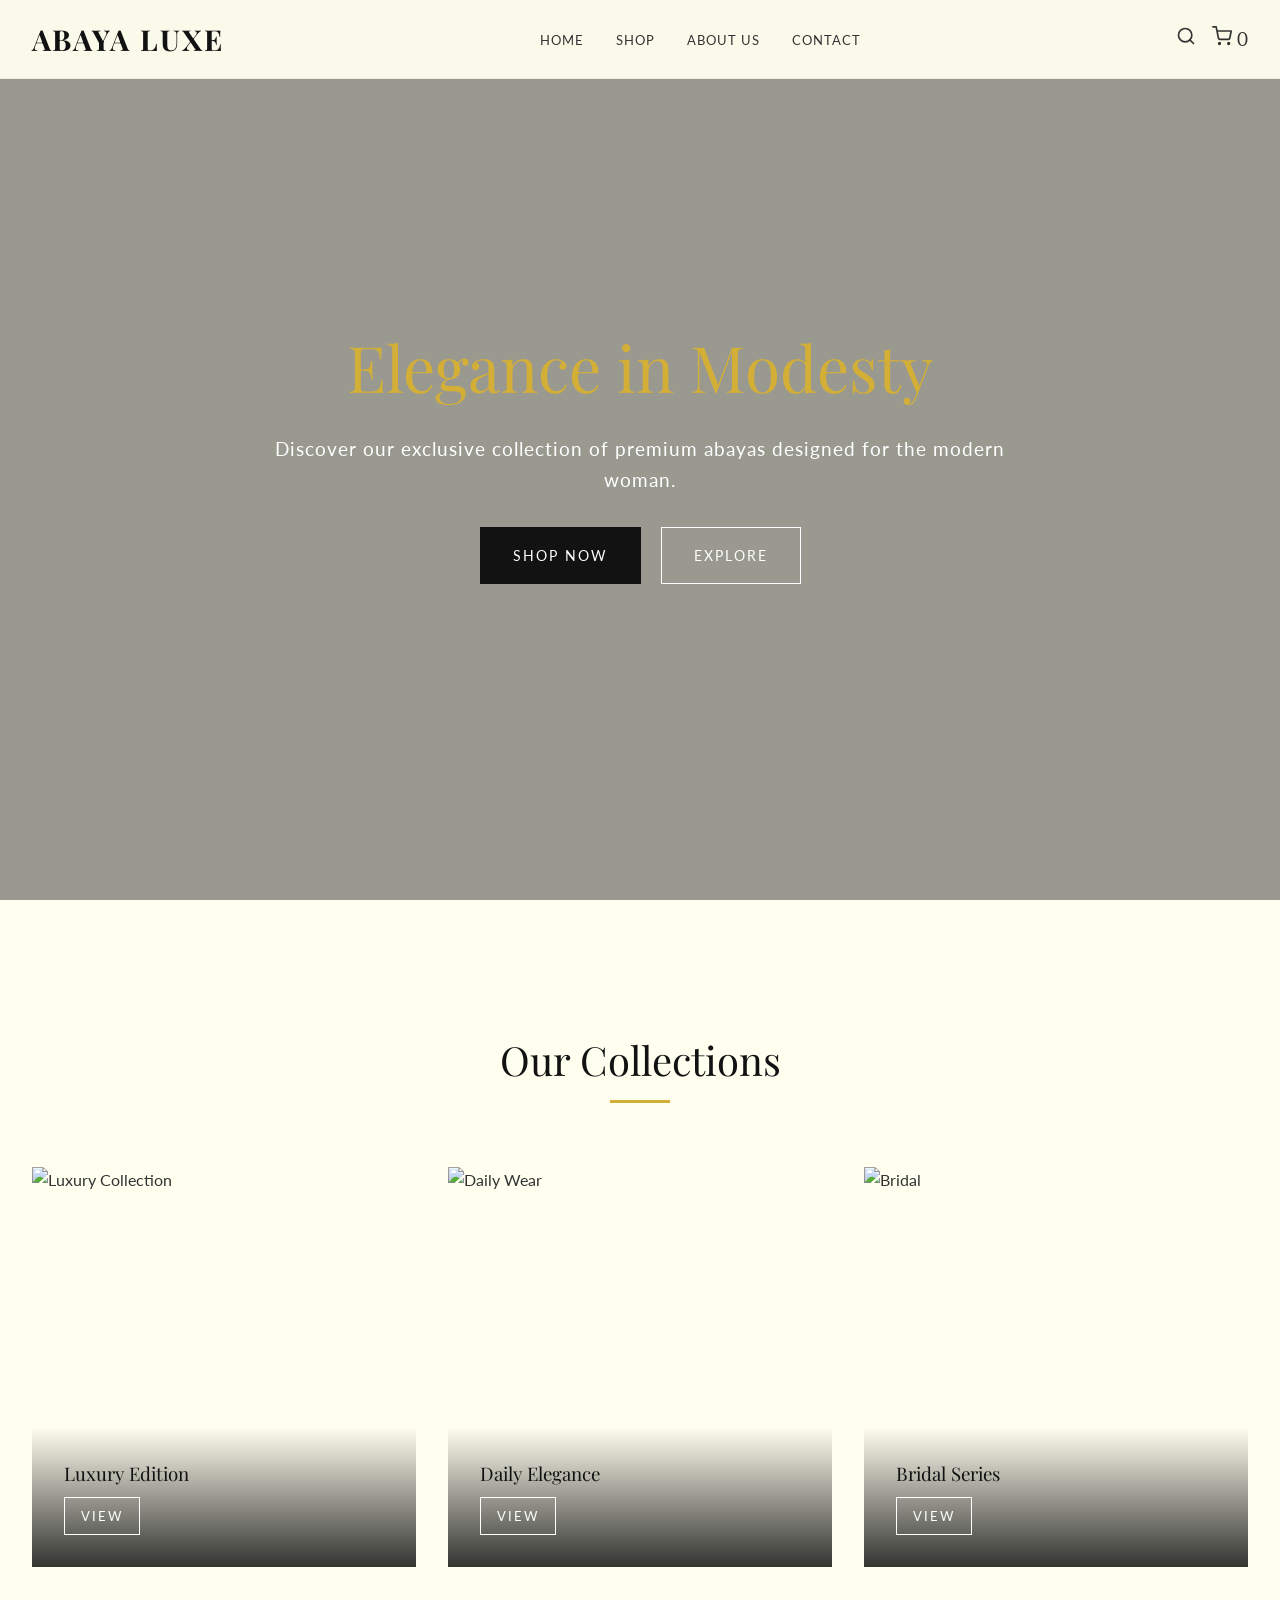
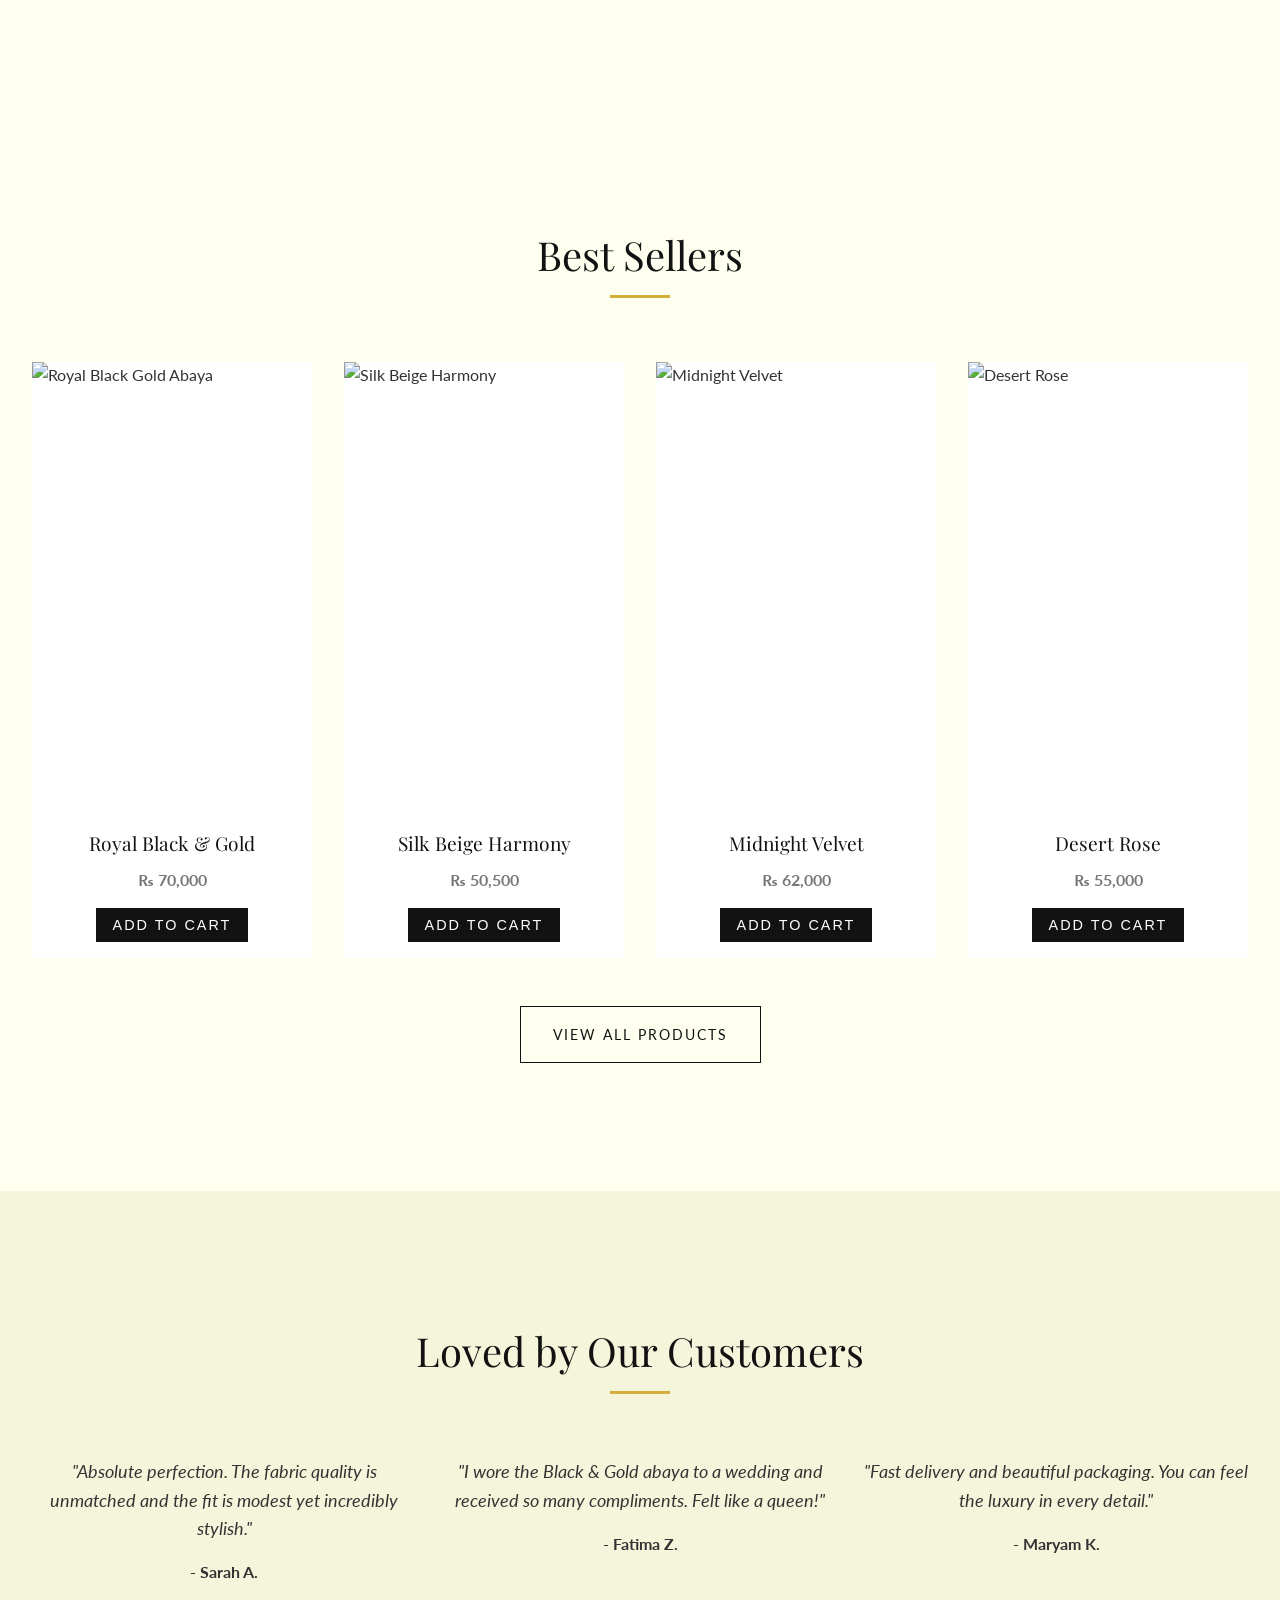
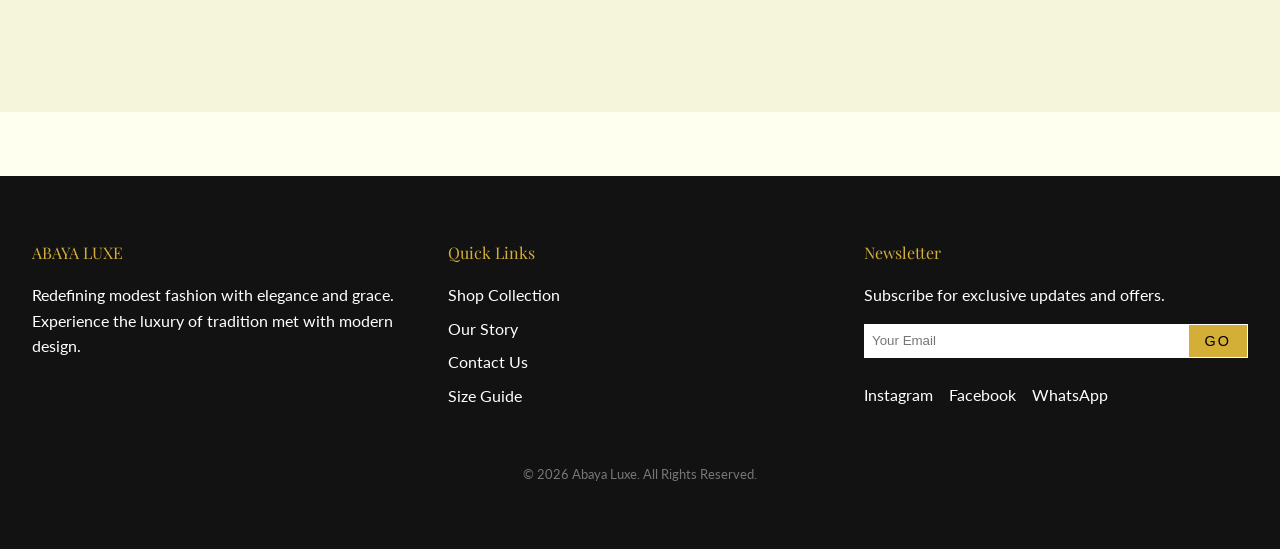
==== index.html @ 8deed1ff "..." ====
<!DOCTYPE html>
<html lang="en">

<head>
    <meta charset="UTF-8">
    <meta name="viewport" content="width=device-width, initial-scale=1.0">
    <title>Abaya Luxe | Elegance in Modesty</title>
    <meta name="description"
        content="Discover premium, elegant abayas for the modern woman. Shop our luxury collection.">

    <!-- Fonts -->
    <link rel="preconnect" href="https://fonts.googleapis.com">
    <link rel="preconnect" href="https://fonts.gstatic.com" crossorigin>
    <link
        href="https://fonts.googleapis.com/css2?family=Lato:wght@300;400;700&family=Playfair+Display:ital,wght@0,400;0,700;1,400&display=swap"
        rel="stylesheet">

    <!-- Favicon -->
    <link rel="icon" href="assets/favicon.png" type="image/x-icon">

    <!-- Styles -->
    <link rel="stylesheet" href="styles.css">
</head>

<body>

    <!-- Header -->
    <header>
        <div class="container nav-container">
            <div class="hamburger">
                <svg width="24" height="24" viewBox="0 0 24 24" fill="none" stroke="currentColor" stroke-width="2">
                    <line x1="3" y1="12" x2="21" y2="12"></line>
                    <line x1="3" y1="6" x2="21" y2="6"></line>
                    <line x1="3" y1="18" x2="21" y2="18"></line>
                </svg>
            </div>

            <a href="index.html" class="logo">ABAYA LUXE</a>

            <ul class="nav-links">
                <li><a href="index.html">Home</a></li>
                <li><a href="shop.html">Shop</a></li>
                <li><a href="about.html">About Us</a></li>
                <li><a href="contact.html">Contact</a></li>
            </ul>

            <div class="icons">
                <a href="#" aria-label="Search">
                    <svg width="20" height="20" viewBox="0 0 24 24" fill="none" stroke="currentColor" stroke-width="2"
                        stroke-linecap="round" stroke-linejoin="round">
                        <circle cx="11" cy="11" r="8"></circle>
                        <line x1="21" y1="21" x2="16.65" y2="16.65"></line>
                    </svg>
                </a>
                <a href="#" aria-label="Cart">
                    <svg width="20" height="20" viewBox="0 0 24 24" fill="none" stroke="currentColor" stroke-width="2"
                        stroke-linecap="round" stroke-linejoin="round">
                        <circle cx="9" cy="21" r="1"></circle>
                        <circle cx="20" cy="21" r="1"></circle>
                        <path d="M1 1h4l2.68 13.39a2 2 0 0 0 2 1.61h9.72a2 2 0 0 0 2-1.61L23 6H6"></path>
                    </svg>
                    <span class="cart-count">0</span>
                </a>
            </div>
        </div>
    </header>

    <!-- Hero Section -->
    <section class="hero">
        <div class="hero-content fade-in-up">
            <h1>Elegance in Modesty</h1>
            <p>Discover our exclusive collection of premium abayas designed for the modern woman.</p>
            <div style="margin-top: 2rem;">
                <a href="shop.html" class="btn btn-primary">Shop Now</a>
                <a href="#collections" class="btn btn-outline"
                    style="color: white; border-color: white; margin-left: 1rem;">Explore</a>
            </div>
        </div>
    </section>

    <!-- Featured Collections -->
    <section id="collections">
        <div class="container">
            <div class="section-title">
                <h2>Our Collections</h2>
                <div class="divider"></div>
            </div>

            <div class="collections-grid">
                <div class="collection-card">
                    <img src="assets/images/hero-abaya.png" alt="Luxury Collection">
                    <div class="collection-overlay">
                        <h3>Luxury Edition</h3>
                        <a href="shop.html?cat=luxury" class="btn btn-outline"
                            style="color: white; border-color: white; padding: 0.5rem 1rem; font-size: 0.8rem; margin-top: 0.5rem;">View</a>
                    </div>
                </div>
                <div class="collection-card">
                    <img src="assets/images/abaya-beige-silk.png" alt="Daily Wear">
                    <div class="collection-overlay">
                        <h3>Daily Elegance</h3>
                        <a href="shop.html?cat=daily" class="btn btn-outline"
                            style="color: white; border-color: white; padding: 0.5rem 1rem; font-size: 0.8rem; margin-top: 0.5rem;">View</a>
                    </div>
                </div>
                <div class="collection-card">
                    <img src="assets/images/abaya-black-gold.png" alt="Bridal">
                    <div class="collection-overlay">
                        <h3>Bridal Series</h3>
                        <a href="shop.html?cat=bridal" class="btn btn-outline"
                            style="color: white; border-color: white; padding: 0.5rem 1rem; font-size: 0.8rem; margin-top: 0.5rem;">View</a>
                    </div>
                </div>
            </div>
        </div>
    </section>

    <!-- Best Sellers -->
    <section>
        <div class="container">
            <div class="section-title">
                <h2>Best Sellers</h2>
                <div class="divider"></div>
            </div>

            <div class="product-grid">
                <!-- Product 1 -->
                <div class="product-card">
                    <div class="product-image">
                        <img src="assets/images/abaya-black-gold.png" alt="Royal Black Gold Abaya">
                    </div>
                    <div class="product-info">
                        <h3 class="product-title">Royal Black & Gold</h3>
                        <p class="product-price">₨ 70,000</p>
                        <button onclick="addToCart({id: 1, name: 'Royal Black & Gold', price: 70000})"
                            class="btn btn-primary" style="margin-top: 1rem; padding: 0.5rem 1rem;">Add to Cart</button>
                    </div>
                </div>

                <!-- Product 2 -->
                <div class="product-card">
                    <div class="product-image">
                        <img src="assets/images/abaya-beige-silk.png" alt="Silk Beige Harmony">
                    </div>
                    <div class="product-info">
                        <h3 class="product-title">Silk Beige Harmony</h3>
                        <p class="product-price">₨ 50,500</p>
                        <button onclick="addToCart({id: 2, name: 'Silk Beige Harmony', price: 50500})"
                            class="btn btn-primary" style="margin-top: 1rem; padding: 0.5rem 1rem;">Add to Cart</button>
                    </div>
                </div>

                <!-- Product 3 (Placeholder using hero image for variety) -->
                <div class="product-card">
                    <div class="product-image">
                        <img src="assets/images/hero-abaya.png" alt="Midnight Velvet">
                    </div>
                    <div class="product-info">
                        <h3 class="product-title">Midnight Velvet</h3>
                        <p class="product-price">₨ 62,000</p>
                        <button onclick="addToCart({id: 3, name: 'Midnight Velvet', price: 62000})"
                            class="btn btn-primary" style="margin-top: 1rem; padding: 0.5rem 1rem;">Add to Cart</button>
                    </div>
                </div>

                <!-- Product 4 Placeholder -->
                <div class="product-card">
                    <div class="product-image">
                        <img src="assets/images/abaya-beige-silk.png" alt="Desert Rose">
                    </div>
                    <div class="product-info">
                        <h3 class="product-title">Desert Rose</h3>
                        <p class="product-price">₨ 55,000</p>
                        <button onclick="addToCart({id: 4, name: 'Desert Rose', price: 55000})" class="btn btn-primary"
                            style="margin-top: 1rem; padding: 0.5rem 1rem;">Add to Cart</button>
                    </div>
                </div>
            </div>

            <div class="text-center" style="margin-top: 3rem;">
                <a href="shop.html" class="btn btn-outline">View All Products</a>
            </div>
        </div>
    </section>

    <!-- Testimonials -->
    <section class="testimonials">
        <div class="container">
            <div class="section-title">
                <h2>Loved by Our Customers</h2>
                <div class="divider"></div>
            </div>

            <div class="grid" style="grid-template-columns: repeat(auto-fit, minmax(300px, 1fr)); gap: 2rem;">
                <div class="testimonial-card text-center">
                    <quote>"Absolute perfection. The fabric quality is unmatched and the fit is modest yet incredibly
                        stylish."</quote>
                    <p><strong>- Sarah A.</strong></p>
                </div>
                <div class="testimonial-card text-center">
                    <quote>"I wore the Black & Gold abaya to a wedding and received so many compliments. Felt like a
                        queen!"</quote>
                    <p><strong>- Fatima Z.</strong></p>
                </div>
                <div class="testimonial-card text-center">
                    <quote>"Fast delivery and beautiful packaging. You can feel the luxury in every detail."</quote>
                    <p><strong>- Maryam K.</strong></p>
                </div>
            </div>
        </div>
    </section>

    <!-- Footer -->
    <footer>
        <div class="container">
            <div class="footer-content">
                <div class="footer-column">
                    <h4>ABAYA LUXE</h4>
                    <p>Redefining modest fashion with elegance and grace. Experience the luxury of tradition met with
                        modern design.</p>
                </div>
                <div class="footer-column">
                    <h4>Quick Links</h4>
                    <ul class="footer-links">
                        <li><a href="shop.html">Shop Collection</a></li>
                        <li><a href="about.html">Our Story</a></li>
                        <li><a href="contact.html">Contact Us</a></li>
                        <li><a href="#">Size Guide</a></li>
                    </ul>
                </div>
                <div class="footer-column">
                    <h4>Newsletter</h4>
                    <p>Subscribe for exclusive updates and offers.</p>
                    <form style="margin-top: 1rem; display: flex;">
                        <input type="email" placeholder="Your Email"
                            style="padding: 0.5rem; width: 100%; border: none;">
                        <button class="btn btn-primary"
                            style="padding: 0.5rem 1rem; border: 1px solid white; background: var(--color-gold); color: black;">Go</button>
                    </form>
                    <div class="social-icons" style="margin-top: 1.5rem; display: flex; gap: 1rem;">
                        <!-- Social Icons Placeholders -->
                        <a href="#">Instagram</a>
                        <a href="#">Facebook</a>
                        <a href="#">WhatsApp</a>
                    </div>
                </div>
            </div>
            <div class="text-center" style="margin-top: 3rem; font-size: 0.8rem; color: #777;">
                &copy; 2026 Abaya Luxe. All Rights Reserved.
            </div>
        </div>
    </footer>

    <script src="script.js"></script>
</body>

</html>
---- styles.css ----
/* Global Variables & Reset */
:root {
    --color-black: #121212;
    --color-white: #ffffff;
    --color-ivory: #FFFFF0;
    --color-beige: #F5F5DC;
    --color-gold: #D4AF37;
    --color-gold-light: #F1D888;
    --color-text-main: #333333;
    --color-text-light: #777777;

    --font-heading: 'Playfair Display', serif;
    --font-body: 'Lato', sans-serif;

    --spacing-xs: 0.5rem;
    --spacing-sm: 1rem;
    --spacing-md: 2rem;
    --spacing-lg: 4rem;
    --spacing-xl: 8rem;

    --transition-fast: 0.3s ease;
    --transition-smooth: 0.5s cubic-bezier(0.4, 0, 0.2, 1);
}

* {
    margin: 0;
    padding: 0;
    box-sizing: border-box;
}

body {
    font-family: var(--font-body);
    color: var(--color-text-main);
    background-color: var(--color-ivory);
    line-height: 1.6;
    overflow-x: hidden;
}

h1,
h2,
h3,
h4,
h5,
h6 {
    font-family: var(--font-heading);
    color: var(--color-black);
    font-weight: 400;
}

a {
    text-decoration: none;
    color: inherit;
    transition: var(--transition-fast);
}

img {
    max-width: 100%;
    display: block;
}

/* Utilities */
.container {
    max-width: 1400px;
    margin: 0 auto;
    padding: 0 var(--spacing-md);
}

.text-center {
    text-align: center;
}

.flex {
    display: flex;
}

.justify-between {
    justify-content: space-between;
}

.items-center {
    align-items: center;
}

.grid {
    display: grid;
}

/* Buttons */
.btn {
    display: inline-block;
    padding: 1rem 2rem;
    border: 1px solid var(--color-black);
    text-transform: uppercase;
    letter-spacing: 2px;
    font-size: 0.9rem;
    cursor: pointer;
    transition: var(--transition-fast);
    background: transparent;
    color: var(--color-black);
}

.btn-primary {
    background: var(--color-black);
    color: var(--color-white);
    border-color: var(--color-black);
}

.btn-primary:hover {
    background: var(--color-gold);
    border-color: var(--color-gold);
    color: var(--color-black);
}

.btn-outline {
    border-color: var(--color-black);
}

.btn-outline:hover {
    background: var(--color-black);
    color: var(--color-white);
}

/* Header */
header {
    padding: var(--spacing-sm) 0;
    position: fixed;
    width: 100%;
    top: 0;
    z-index: 1000;
    background: rgba(255, 255, 240, 0.95);
    /* Ivory with transparency */
    border-bottom: 1px solid rgba(0, 0, 0, 0.05);
    transition: var(--transition-fast);
}

.nav-container {
    display: flex;
    justify-content: space-between;
    align-items: center;
}

.logo {
    font-family: var(--font-heading);
    font-size: 1.8rem;
    letter-spacing: 2px;
    font-weight: 700;
    color: var(--color-black);
}

.nav-links {
    display: flex;
    gap: var(--spacing-md);
    list-style: none;
}

.nav-links a {
    text-transform: uppercase;
    font-size: 0.8rem;
    letter-spacing: 1px;
}

.nav-links a:hover {
    color: var(--color-gold);
}

.icons {
    display: flex;
    gap: var(--spacing-sm);
    font-size: 1.2rem;
}

/* Mobile Menu */
.hamburger {
    display: none;
    cursor: pointer;
}

/* Footer */
footer {
    background-color: var(--color-black);
    color: var(--color-white);
    padding: var(--spacing-lg) 0;
    margin-top: var(--spacing-lg);
}

.footer-content {
    display: grid;
    grid-template-columns: repeat(auto-fit, minmax(250px, 1fr));
    gap: var(--spacing-md);
}

.footer-column h4 {
    color: var(--color-gold);
    margin-bottom: var(--spacing-sm);
}

.footer-links {
    list-style: none;
}

.footer-links li {
    margin-bottom: 0.5rem;
}

.footer-links a:hover {
    color: var(--color-gold);
}

/* Animations */
.fade-in-up {
    animation: fadeInUp 1s ease-out forwards;
    opacity: 0;
    transform: translateY(20px);
}

@keyframes fadeInUp {
    to {
        opacity: 1;
        transform: translateY(0);
    }
}

/* Responsive */
@media (max-width: 768px) {
    .nav-links {
        display: none;
    }

    .hamburger {
        display: block;
    }

    :root {
        --spacing-lg: 2rem;
        --spacing-xl: 4rem;
    }

    .hero h1 {
        font-size: 2.5rem;
    }
}

/* Hero Section */
.hero {
    height: 100vh;
    background: url('assets/images/hero-abaya.png') no-repeat center center/cover;
    position: relative;
    display: flex;
    align-items: center;
    justify-content: center;
    color: var(--color-white);
    text-align: center;
}

.hero::after {
    content: '';
    position: absolute;
    top: 0;
    left: 0;
    right: 0;
    bottom: 0;
    background: rgba(0, 0, 0, 0.4);
    /* Overlay */
}

.hero-content {
    position: relative;
    z-index: 1;
    max-width: 800px;
    padding: var(--spacing-md);
}

.hero h1 {
    font-size: 4rem;
    margin-bottom: var(--spacing-sm);
    color: var(--color-gold);
}

.hero p {
    font-size: 1.2rem;
    margin-bottom: var(--spacing-md);
    letter-spacing: 1px;
}

/* Sections */
section {
    padding: var(--spacing-xl) 0;
}

.section-title {
    text-align: center;
    margin-bottom: var(--spacing-lg);
}

.section-title h2 {
    font-size: 2.5rem;
    margin-bottom: var(--spacing-xs);
}

.section-title .divider {
    width: 60px;
    height: 3px;
    background: var(--color-gold);
    margin: 0 auto;
}

/* Collections Grid */
.collections-grid {
    display: grid;
    grid-template-columns: repeat(auto-fit, minmax(300px, 1fr));
    gap: var(--spacing-md);
}

.collection-card {
    position: relative;
    height: 400px;
    overflow: hidden;
    cursor: pointer;
}

.collection-card img {
    width: 100%;
    height: 100%;
    object-fit: cover;
    transition: transform 0.8s ease;
}

.collection-card:hover img {
    transform: scale(1.1);
}

.collection-overlay {
    position: absolute;
    bottom: 0;
    left: 0;
    right: 0;
    padding: var(--spacing-md);
    background: linear-gradient(to top, rgba(0, 0, 0, 0.8), transparent);
    color: var(--color-white);
}

/* Product Cards */
.product-grid {
    display: grid;
    grid-template-columns: repeat(auto-fill, minmax(280px, 1fr));
    gap: var(--spacing-md);
}

.product-card {
    background: var(--color-white);
    transition: var(--transition-fast);
}

.product-image {
    position: relative;
    overflow: hidden;
    height: 450px;
    /* Tall aspect ratio */
}

.product-image img {
    width: 100%;
    height: 100%;
    object-fit: cover;
}

.product-info {
    padding: var(--spacing-sm) 0;
    text-align: center;
}

.product-title {
    font-family: var(--font-heading);
    font-size: 1.2rem;
    margin-bottom: 0.5rem;
}

.product-price {
    color: var(--color-text-light);
    font-weight: 700;
}

/* Testimonials */
.testimonials {
    background-color: var(--color-beige);
}

.testimonial-card quote {
    font-style: italic;
    font-size: 1.1rem;
    display: block;
    margin-bottom: var(--spacing-sm);
}

/* Shop Page */
.page-header {
    background-color: var(--color-beige);
    padding: var(--spacing-lg) 0;
    text-align: center;
    margin-bottom: var(--spacing-md);
}

.shop-container {
    display: flex;
    gap: var(--spacing-md);
    padding-bottom: var(--spacing-xl);
}

.filters-sidebar {
    flex: 0 0 250px;
    padding-right: var(--spacing-md);
    border-right: 1px solid #eee;
}

.filter-group {
    margin-bottom: var(--spacing-md);
}

.filter-group h4 {
    margin-bottom: var(--spacing-sm);
    font-size: 1rem;
}

.filter-list {
    list-style: none;
}

.filter-list li {
    margin-bottom: 0.5rem;
    cursor: pointer;
    font-size: 0.9rem;
}

.filter-list li:hover {
    color: var(--color-gold);
}

/* Product Detail Page */
.product-detail-container {
    padding: var(--spacing-lg) 0;
    display: grid;
    grid-template-columns: 1fr 1fr;
    gap: var(--spacing-lg);
}

.product-gallery {
    display: grid;
    gap: var(--spacing-sm);
}

.main-image {
    width: 100%;
    height: 600px;
    object-fit: cover;
}

.thumbnail-grid {
    display: flex;
    gap: var(--spacing-sm);
}

.thumbnail {
    width: 100px;
    height: 100px;
    object-fit: cover;
    cursor: pointer;
    opacity: 0.7;
    transition: var(--transition-fast);
}

.thumbnail:hover,
.thumbnail.active {
    opacity: 1;
    border: 1px solid var(--color-gold);
}

.product-detail-info h1 {
    font-size: 2.5rem;
    margin-bottom: var(--spacing-xs);
}

.product-price-large {
    font-size: 1.5rem;
    color: var(--color-gold);
    margin-bottom: var(--spacing-md);
    display: block;
}

.size-selector {
    display: flex;
    gap: var(--spacing-sm);
    margin-bottom: var(--spacing-md);
}

.size-btn {
    width: 40px;
    height: 40px;
    border: 1px solid #ccc;
    display: flex;
    align-items: center;
    justify-content: center;
    cursor: pointer;
    transition: var(--transition-fast);
}

.size-btn:hover,
.size-btn.active {
    background: var(--color-black);
    color: var(--color-white);
    border-color: var(--color-black);
}

@media (max-width: 768px) {

    .shop-container,
    .product-detail-container {
        flex-direction: column;
        grid-template-columns: 1fr;
    }

    .filters-sidebar {
        border-right: none;
        border-bottom: 1px solid #eee;
        margin-bottom: var(--spacing-md);
        padding-bottom: var(--spacing-md);
    }
}
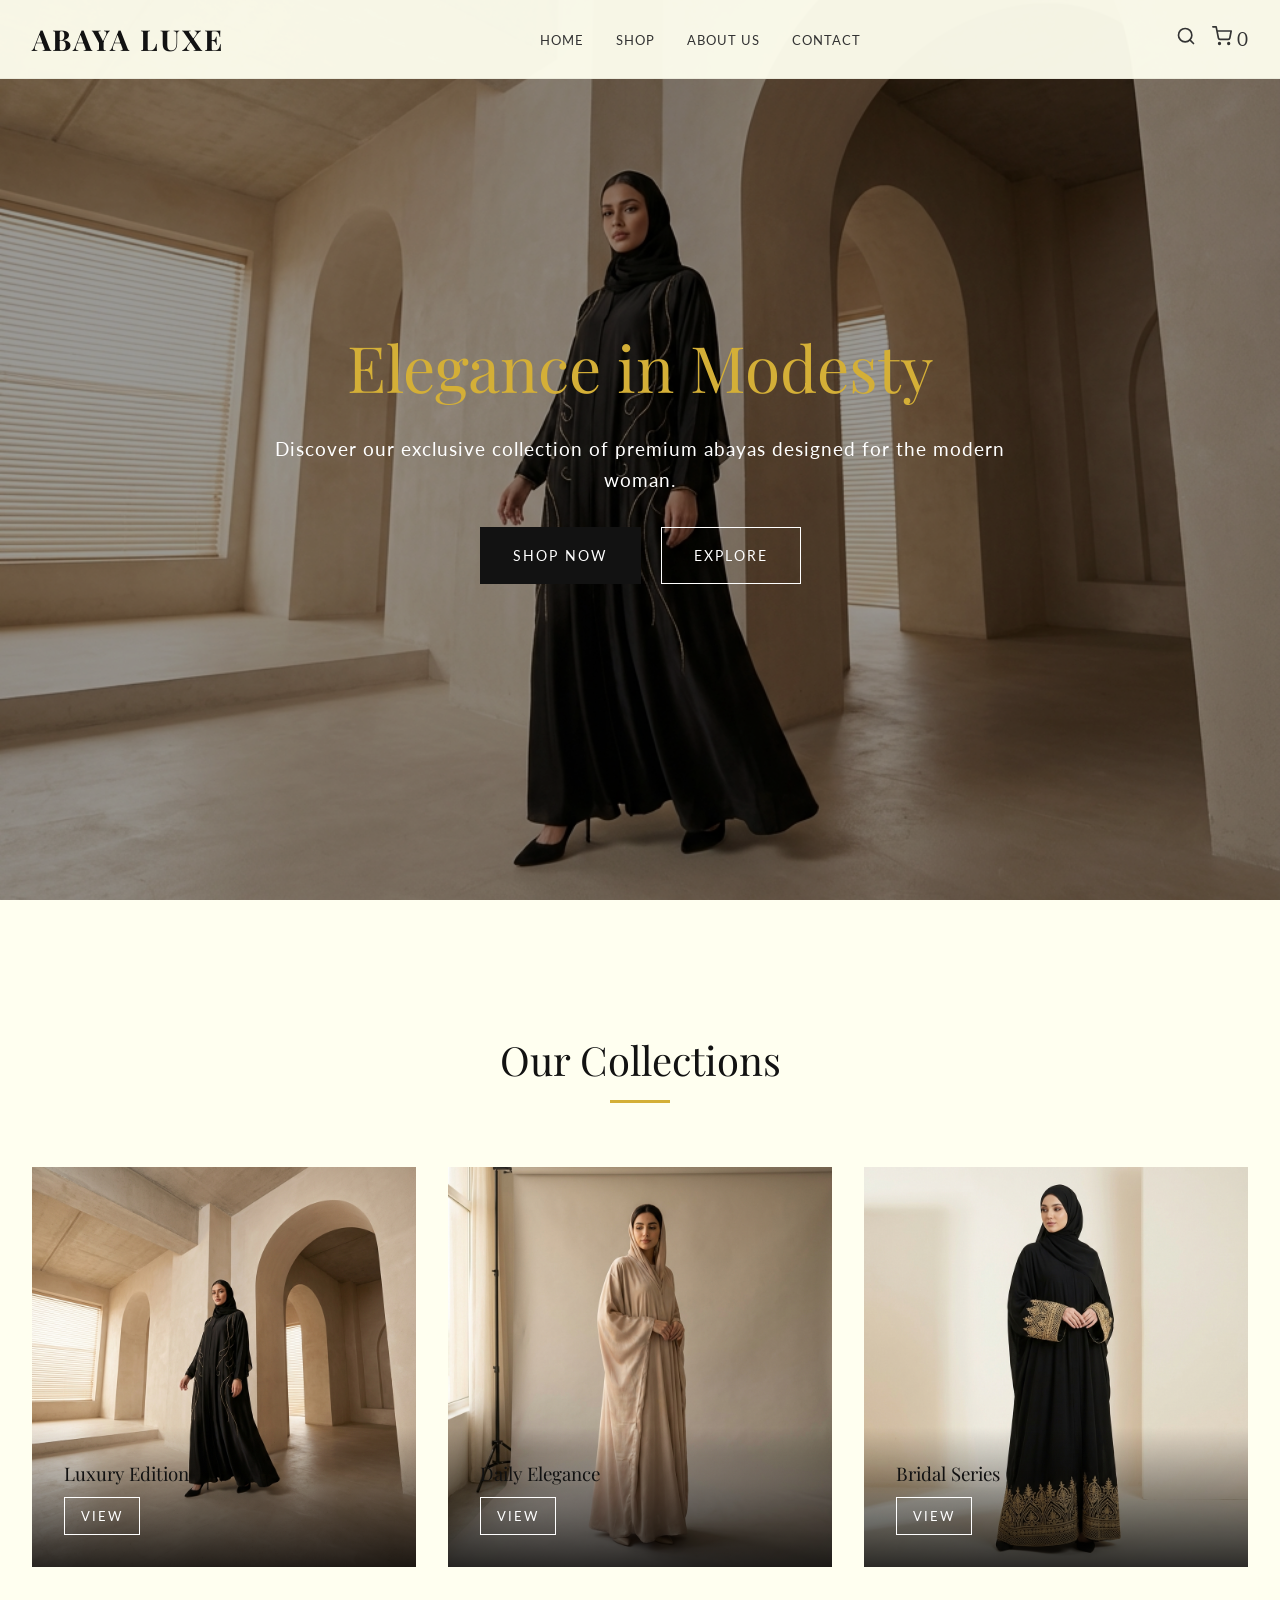
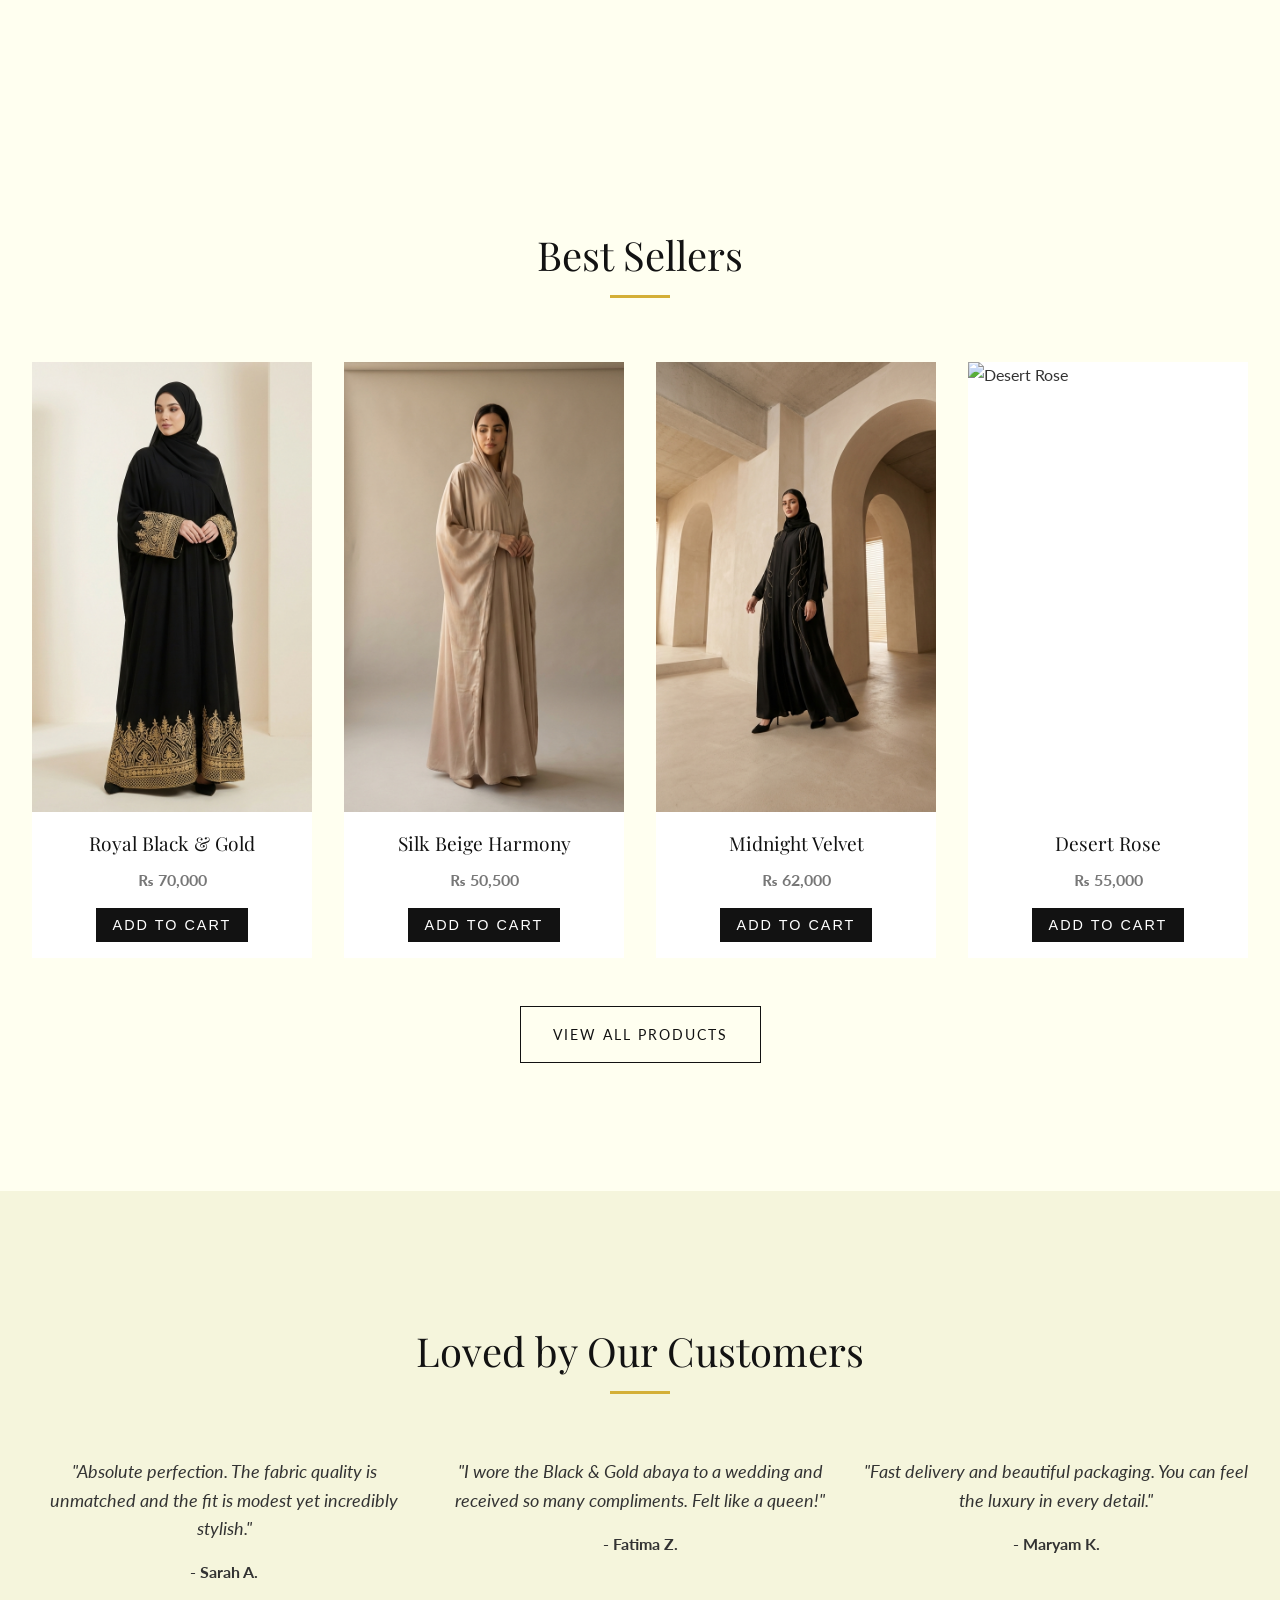
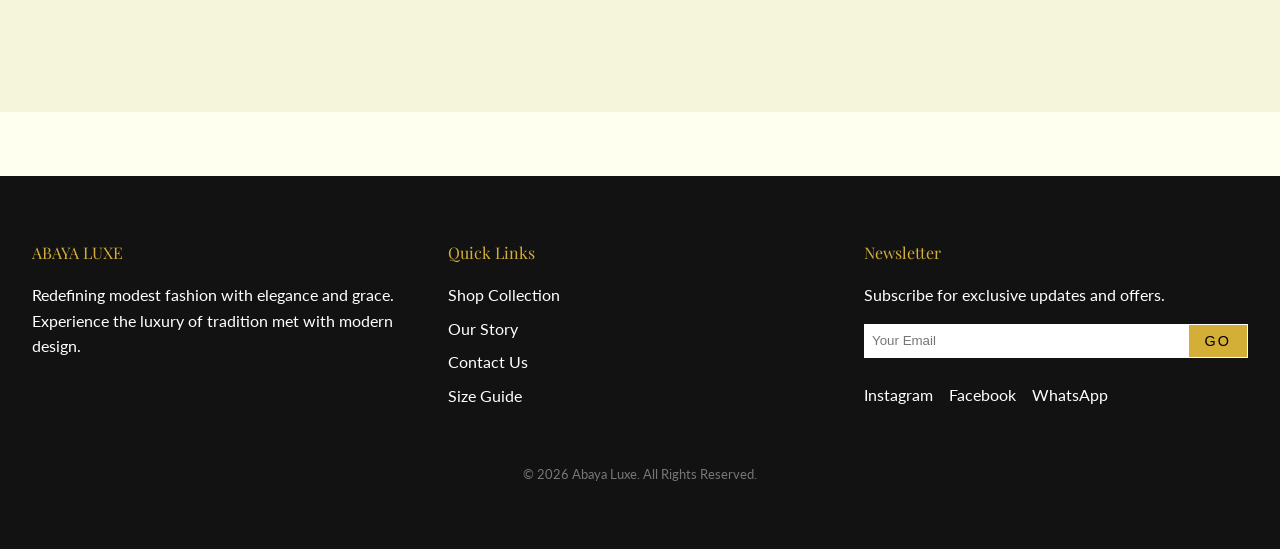
==== commit 75b4df0f: "Add files via upload" ====
--- a/index.html
+++ b/index.html
@@ -16,7 +16,7 @@
         rel="stylesheet">
 
     <!-- Favicon -->
-    <link rel="icon" href="assets/favicon.png" type="image/x-icon">
+    <link rel="icon" href="favicon.png" type="image/x-icon">
 
     <!-- Styles -->
     <link rel="stylesheet" href="styles.css">
@@ -88,7 +88,7 @@
 
             <div class="collections-grid">
                 <div class="collection-card">
-                    <img src="assets/images/hero-abaya.png" alt="Luxury Collection">
+                    <img src="hero-abaya.png" alt="Luxury Collection">
                     <div class="collection-overlay">
                         <h3>Luxury Edition</h3>
                         <a href="shop.html?cat=luxury" class="btn btn-outline"
@@ -96,7 +96,7 @@
                     </div>
                 </div>
                 <div class="collection-card">
-                    <img src="assets/images/abaya-beige-silk.png" alt="Daily Wear">
+                    <img src="abaya-beige-silk.png" alt="Daily Wear">
                     <div class="collection-overlay">
                         <h3>Daily Elegance</h3>
                         <a href="shop.html?cat=daily" class="btn btn-outline"
@@ -104,7 +104,7 @@
                     </div>
                 </div>
                 <div class="collection-card">
-                    <img src="assets/images/abaya-black-gold.png" alt="Bridal">
+                    <img src="abaya-black-gold.png" alt="Bridal">
                     <div class="collection-overlay">
                         <h3>Bridal Series</h3>
                         <a href="shop.html?cat=bridal" class="btn btn-outline"
@@ -127,7 +127,7 @@
                 <!-- Product 1 -->
                 <div class="product-card">
                     <div class="product-image">
-                        <img src="assets/images/abaya-black-gold.png" alt="Royal Black Gold Abaya">
+                        <img src="abaya-black-gold.png" alt="Royal Black Gold Abaya">
                     </div>
                     <div class="product-info">
                         <h3 class="product-title">Royal Black & Gold</h3>
@@ -140,7 +140,7 @@
                 <!-- Product 2 -->
                 <div class="product-card">
                     <div class="product-image">
-                        <img src="assets/images/abaya-beige-silk.png" alt="Silk Beige Harmony">
+                        <img src="abaya-beige-silk.png" alt="Silk Beige Harmony">
                     </div>
                     <div class="product-info">
                         <h3 class="product-title">Silk Beige Harmony</h3>
@@ -153,7 +153,7 @@
                 <!-- Product 3 (Placeholder using hero image for variety) -->
                 <div class="product-card">
                     <div class="product-image">
-                        <img src="assets/images/hero-abaya.png" alt="Midnight Velvet">
+                        <img src="hero-abaya.png" alt="Midnight Velvet">
                     </div>
                     <div class="product-info">
                         <h3 class="product-title">Midnight Velvet</h3>
--- a/styles.css
+++ b/styles.css
@@ -243,7 +243,7 @@
 /* Hero Section */
 .hero {
     height: 100vh;
-    background: url('assets/images/hero-abaya.png') no-repeat center center/cover;
+    background: url('hero-abaya.png') no-repeat center center/cover;
     position: relative;
     display: flex;
     align-items: center;
